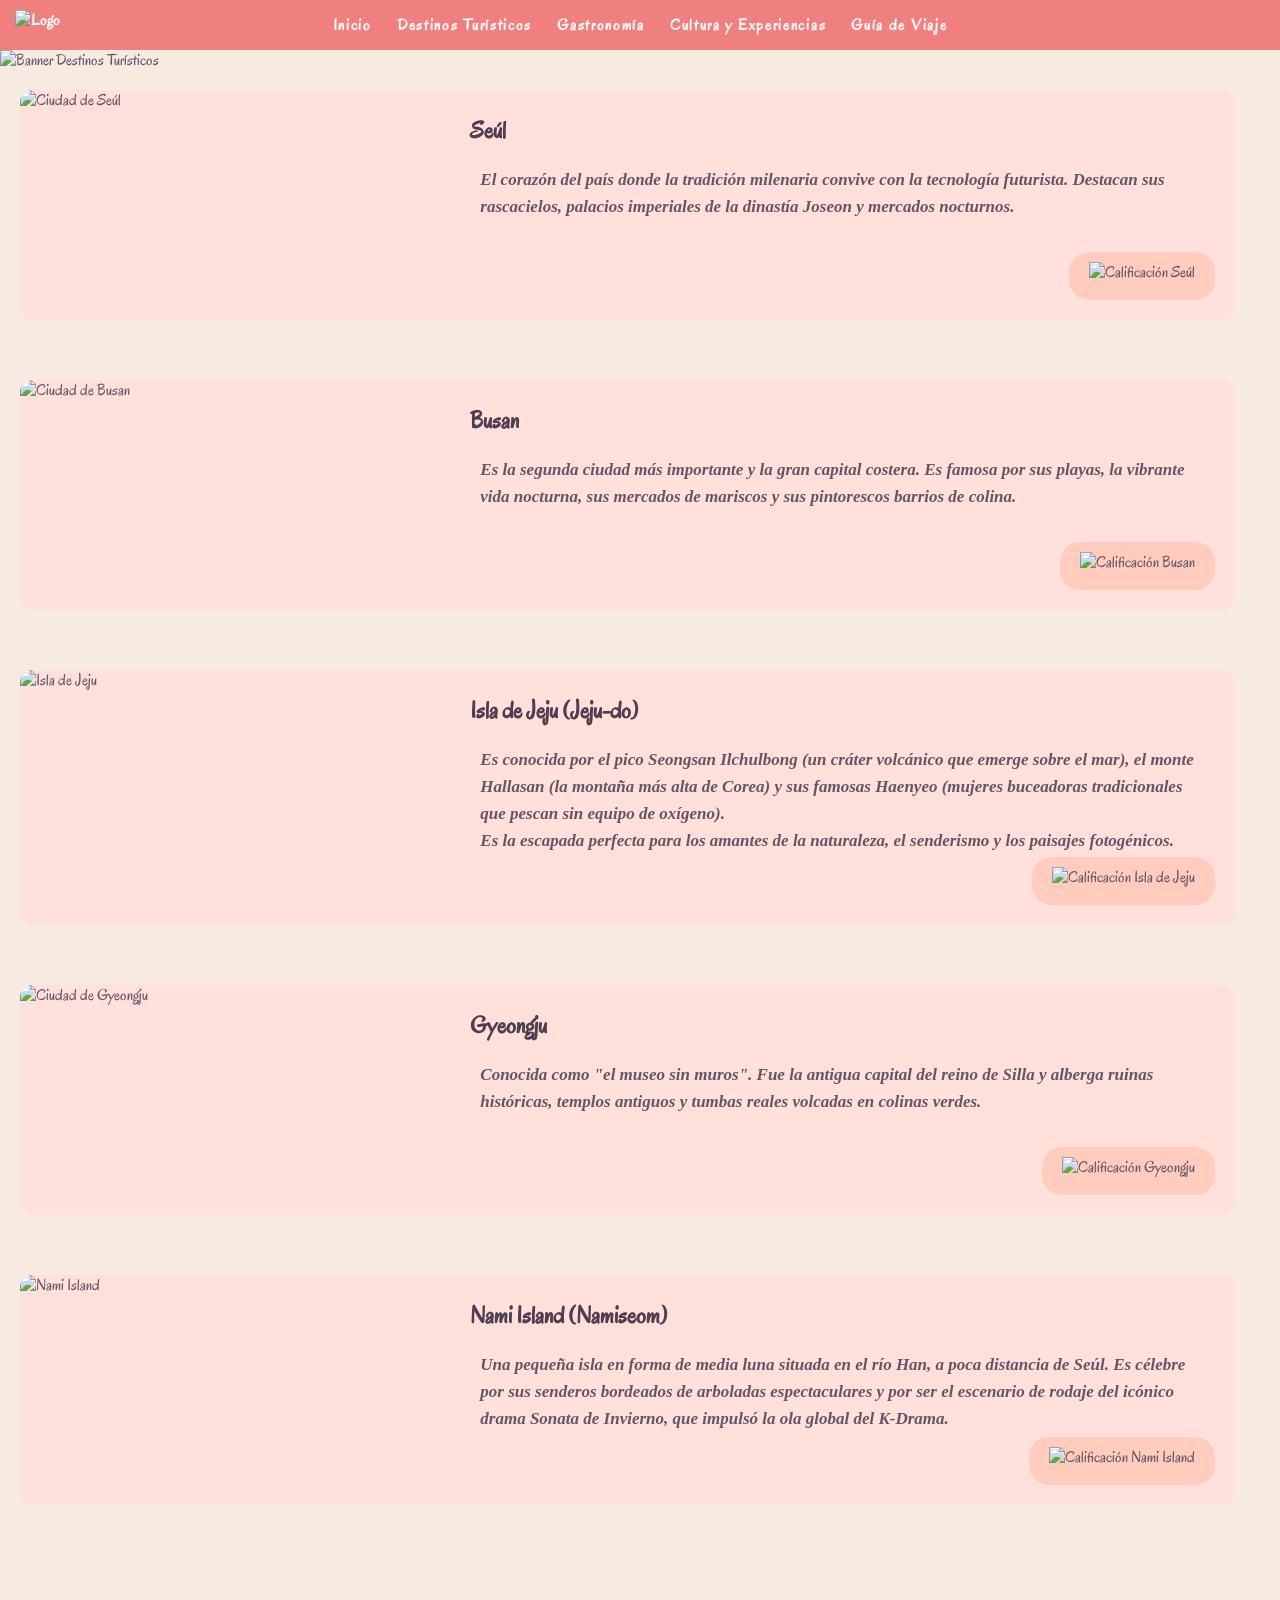
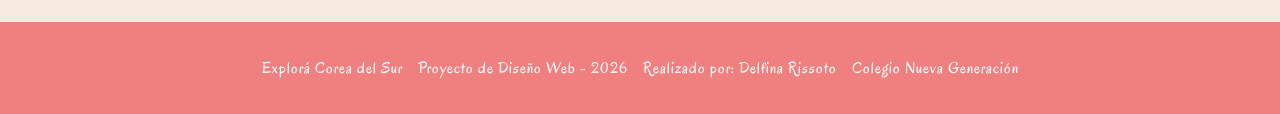
==== Destinos.html @ b09176fc "Carga de Archivos Base Solo Archivos HTML y CSS" ====
<!DOCTYPE html>
	<html>
	<head>
		<meta charset="utf-8">
		<meta name="viewport" content="width=device-width, initial-scale=1">
		<title>Explorá Corea del Sur</title>
		<link rel="stylesheet" type="text/css" href="Style.css">
		<link rel="preconnect" href="https://fonts.googleapis.com">
	<link rel="preconnect" href="https://fonts.gstatic.com" crossorigin>
	<link href="https://fonts.googleapis.com/css2?family=Oregano:ital@0;1&display=swap" rel="stylesheet">
	</head>


	<body>

		<nav>
			<a class="logo" href="Index.html"> <img src="Imágenes/logo.png" alt="Logo"></a>
			<ul>
				<li> <a href="Index.html"> Inicio </a></li>
				<li> <a href="Destinos.html"> Destinos Turísticos </a></li>
				<li> <a href="Gastronomía.html">Gastronomía </a></li>
				<li> <a href="Cultura.html">Cultura y Experiencias </a></li>
				<li> <a href="Guía.html">Guía de Viaje </a></li>
			</ul>
			</nav>



	<header> 
		<img id="banner" src="Imágenes/Turismo.png" alt="Banner Destinos Turísticos"> </header>
	<main>
	
	<section>

	<div class="contenedor-destinos">
		<article class="destino">
	    	<img src="Imágenes/Seúl.jpg" alt="Ciudad de Seúl" class="main-img">
	    	<div class="informacion">
	        	<h2>Seúl</h2>
	        	<p>
	            	El corazón del país donde la tradición milenaria convive con la tecnología futurista. Destacan sus rascacielos, palacios imperiales de la dinastía Joseon y mercados nocturnos.
	        	</p>
	    	</div>
	    	<div class="star-rating">
	        	<img src="Imágenes/Seul.png" alt="Calificación Seúl">
	      </div>
		</article>
	 </div>

	<div class="contenedor-destinos">
		<article class="destino">
	    	<img src="Imágenes/Busan 1.jpg" alt="Ciudad de Busan" class="main-img">
	    	<div class="informacion">
	        	<h2>Busan</h2>
	        	<p>
	            	Es la segunda ciudad más importante y la gran capital costera. Es famosa por sus playas, la vibrante vida nocturna, sus mercados de mariscos y sus pintorescos barrios de colina.
	        	</p>
	    	</div>
	    	<div class="star-rating">
	        	<img src="Imágenes/Busan.png" alt="Calificación Busan">
	      </div>
		</article>
	</div>

	<div class="contenedor-destinos">
		<article class="destino">
	    	<img src="Imágenes/Jeju.jpg" alt="Isla de Jeju" class="main-img">
	    	<div class="informacion">
	        	<h2>Isla de Jeju (Jeju-do)</h2>
	        	<p>
	            	Es conocida por el pico Seongsan Ilchulbong (un cráter volcánico que emerge sobre el mar), el monte Hallasan (la montaña más alta de Corea) y sus famosas Haenyeo (mujeres buceadoras tradicionales que pescan sin equipo de oxígeno). <br>
	            	Es la escapada perfecta para los amantes de la naturaleza, el senderismo y los paisajes fotogénicos.
	        	</p>
	    	</div>
	    	<div class="star-rating">
	        	<img src="Imágenes/Isla de Jeju.png" alt="Calificación Isla de Jeju">
	      </div>
		</article>
		</div>

	<div class="contenedor-destinos">
		<article class="destino">
	    	<img src="Imágenes/gyeongju 2.jpg" alt="Ciudad de Gyeongju" class="main-img">
	    	<div class="informacion">
	        	<h2>Gyeongju</h2>
	        	<p>
	            	Conocida como "el museo sin muros". Fue la antigua capital del reino de Silla y alberga ruinas históricas, templos antiguos y tumbas reales volcadas en colinas verdes.
	        	</p>

	    	</div>
	    	<div class="star-rating">
	        	<img src="Imágenes/Gyeongju.png" alt="Calificación Gyeongju">
	      </div>
		</article>
	</div>

	<div class="contenedor-destinos">
		<article class="destino">
	    	<img src="Imágenes/Nami.jpg" alt="Nami Island" class="main-img">
	    	<div class="informacion">
	        	<h2>Nami Island (Namiseom)</h2>
	        	<p>
	            	Una pequeña isla en forma de media luna situada en el río Han, a poca distancia de Seúl. Es célebre por sus senderos bordeados de arboladas espectaculares y por ser el escenario de rodaje del icónico drama Sonata de Invierno, que impulsó la ola global del K-Drama.
	        	</p>
	    	</div>
	    	<div class="star-rating">
	        	<img src="Imágenes/Nami Island.png" alt="Calificación Nami Island">
	      </div>
		</article>
	</div>

	</section>
	</main>

	<footer>
		<p>Explorá Corea del Sur</p>
		<p>Proyecto de Diseño Web - 2026</p>
		<p>Realizado por: Delfina Rissoto</p>
		<p>Colegio Nueva Generación</p>
	</footer>


	</body>
	</html>
	</body>
---- Style.css ----
body {
	margin: 0;
	background-color: #F7EBE1;
	font-family: oregano;
	margin: 0px 0px;
	color: #665566;
}

h1,h2 {
	color: #513D50;
}

.oregano-regular-italic {
  font-family: "Oregano", cursive;
  font-weight: 400;
  font-style: italic;
}

div p {
	font-family: calibri;
	font-style: italic;
	font-weight: bolder;
	font-size: 21px;
	margin: 10px;
}

div h1 {
	margin: 10px;

}

/* Menú de Navegación */
nav {
	background-color: lightcoral;
	padding: 15px;
}


nav ul {
	list-style: none;
	margin: 0;
	padding: 0;
	display: flex;
	justify-content: center;
	gap: 25px;
	letter-spacing: 1.7px;
}

nav a{
	text-decoration: none;
	color: whitesmoke;
	font-weight: bold;
}

nav a:hover {
	color: #F5E0CE;
	text-decoration: underline;
}
 a img {
	width: auto;
	height: 30px;
	display: block;

}
.logo {
	position: absolute;
	transform: translatey(-17%);
}

#banner {
	width:100%;
	height: auto;
	display: block;
}

/* Sección de tarjetas */
 .seccion-tarjetas {
 	padding: 30px 20px;
 	text-align: center;
 }
 .seccion-tarjetas h2 {
 	color: #513D50;
 	margin-bottom: 25px;
 }

 .seccion-tarjetas h1 {
 	margin-top: 10px;
 	margin-bottom: 20px;
 }
 /* Contenedor de las cajas */
 .contenedor-tarjetas {
 	display: flex;
 	justify-content: center;
 	flex-wrap: wrap;
 	gap: 25px;
 	margin-bottom: 20px;
 }
 /* Cada caja */
 .tarjeta {
 	background-color: #FFE0DA;
 	flex: 1;
 	border-radius: 12px;
 	overflow: hidden;
 	text-align: left;
 	padding-bottom: 20px;
 }
 .tarjeta img {
 	width: 100%;
 	height: 170px;
 	object-fit: cover;
 }
 .tarjeta h2 {
 	color: #513D50;
 	margin: 15px;
 }
 .tarjeta p {
 	color: #665566;
 	margin: 15px;
 	line-height: 1.5;
 }
 .tarjeta a {
 	display: inline-block;
 	background-color: #FFCFCF;
 	color: #513D50;
 	padding: 10px 15px;
 	margin-left: 15px;
 	border-radius: 20px;
 	text-decoration: none;
 }
 .tarjeta a:hover {
 	background-color: #E88D8F;
 	color: white;
 }


/* Contenedor: tarjetas una debajo de otra */
.contenedor-destinos {
	display: flex;
	flex-direction: column;
	gap: 20px;
	padding: 20px 20px;	
}
 
.destino {
	display: flex;
	flex-direction: row;
	width: 98%;
	background-color: #FFE0DA;
	border-radius: 12px;
	overflow: hidden;
	box-sizing: border-box;
	position: relative;
	margin-bottom: 20px; /* Separación entre destinos */
}
 
/* Foto a la izquierda (solo aplica a la imagen principal) */
.destino img.main-img {
	width: 35%;
	height: 230px;
	object-fit: cover;
}
 
/* Texto a la derecha */
.destino .informacion  {
	flex: 1;
	padding: 25px;
	padding-bottom: 60px; /* Evita que el texto largo se solape con el badge de estrellas */
}
 
.destino h2 {
	color: #513D50;
	margin-top: 0;
}
 
.destino p {
	color: #665566;
	font-size: 17px;
	line-height: 1.6;
}

/* Badge contenedor de las estrellas abajo a la derecha */
.destino .star-rating {
	position: absolute;
	bottom: 20px;
	right: 20px;
	background-color: #FFCCBE;
	padding: 10px 20px;
	border-radius: 20px;
	display: flex;
	align-items: center;
	justify-content: center;
}

/* Imagen con las 3 estrellas dentro del badge */
.destino .star-rating img {
	height: 28px;
	width: auto;
	object-fit: contain;
}

.contenedor-videos {
	display: flex;
	flex-direction: column;
	gap: 20px;
	padding: 20px 20px;	
	background-color: #FFE0DA;
	margin-top:35px;
}

.seccion-video h1 {
text-align: center;
}



.informacion ul {
	color: #513D50;
	margin-top: 0;
	font-weight: bolder;
	font-size: 25px;
	background-color: #FFE0DA;
} 
 
.informacion li {
	color: #665566;
	font-family: calibri;
	font-style: italic;
	font-size: 17px;
	line-height: 1.6;
}


.tabla-contenedor table {
	border: 2px solid #000;
	border-collapse: collapse;
	font-size: 1.4em;
	margin-left: 15px;
	margin: 30px auto;
}

.tabla-contenedor td,th  {
	border: 1.59px solid #000;
	padding-left: 10px;
	padding-right: 10px;
	border-collapse: collapse;


}



.seccion-tabla  {
	text-align: center;


}


.seccion-tabla a {
 	display: inline-block;
 	background-color: #FFE0DA;
 	color: #513D50;
 	padding: 10px 15px;
 	margin-top: 20px;
 	margin-left: 15px;
 	border-radius: 20px;
 	text-decoration: none;
 	font-size: 23px;
 	justify-content: center;

 }
 .seccion-tabla a:hover {
 	background-color: #FFD7C9;
 	color: white;
 }


.recomendaciones {
 	padding: 20px;
 	width: 50%;
 	max-width: 850px;
 	margin: 30px auto;
 	background-color: #FBF6F2;
 	border-radius: 15PX;
 	box-sizing: border-box;
 	display: block;
 	float: none;
 }

 .recomendaciones form {
 	display: flex;
 	flex-direction: column;
 	gap: 10px;
 	
 }

 .recomendaciones input[type="text"],
 .recomendaciones select,
 .recomendaciones textarea {
 	padding: 10px;

 }

 .recomendaciones button {
 	padding: 10px;
 	cursor: pointer;

 }


/* Pie de página */ 
footer {
	background-color: lightcoral;
	color: white;
	text-align: center;
	padding: 20px;
	margin-top: 77px;
	display: flex;
	justify-content: center;
	gap: 15px;
	letter-spacing: 1px;
}
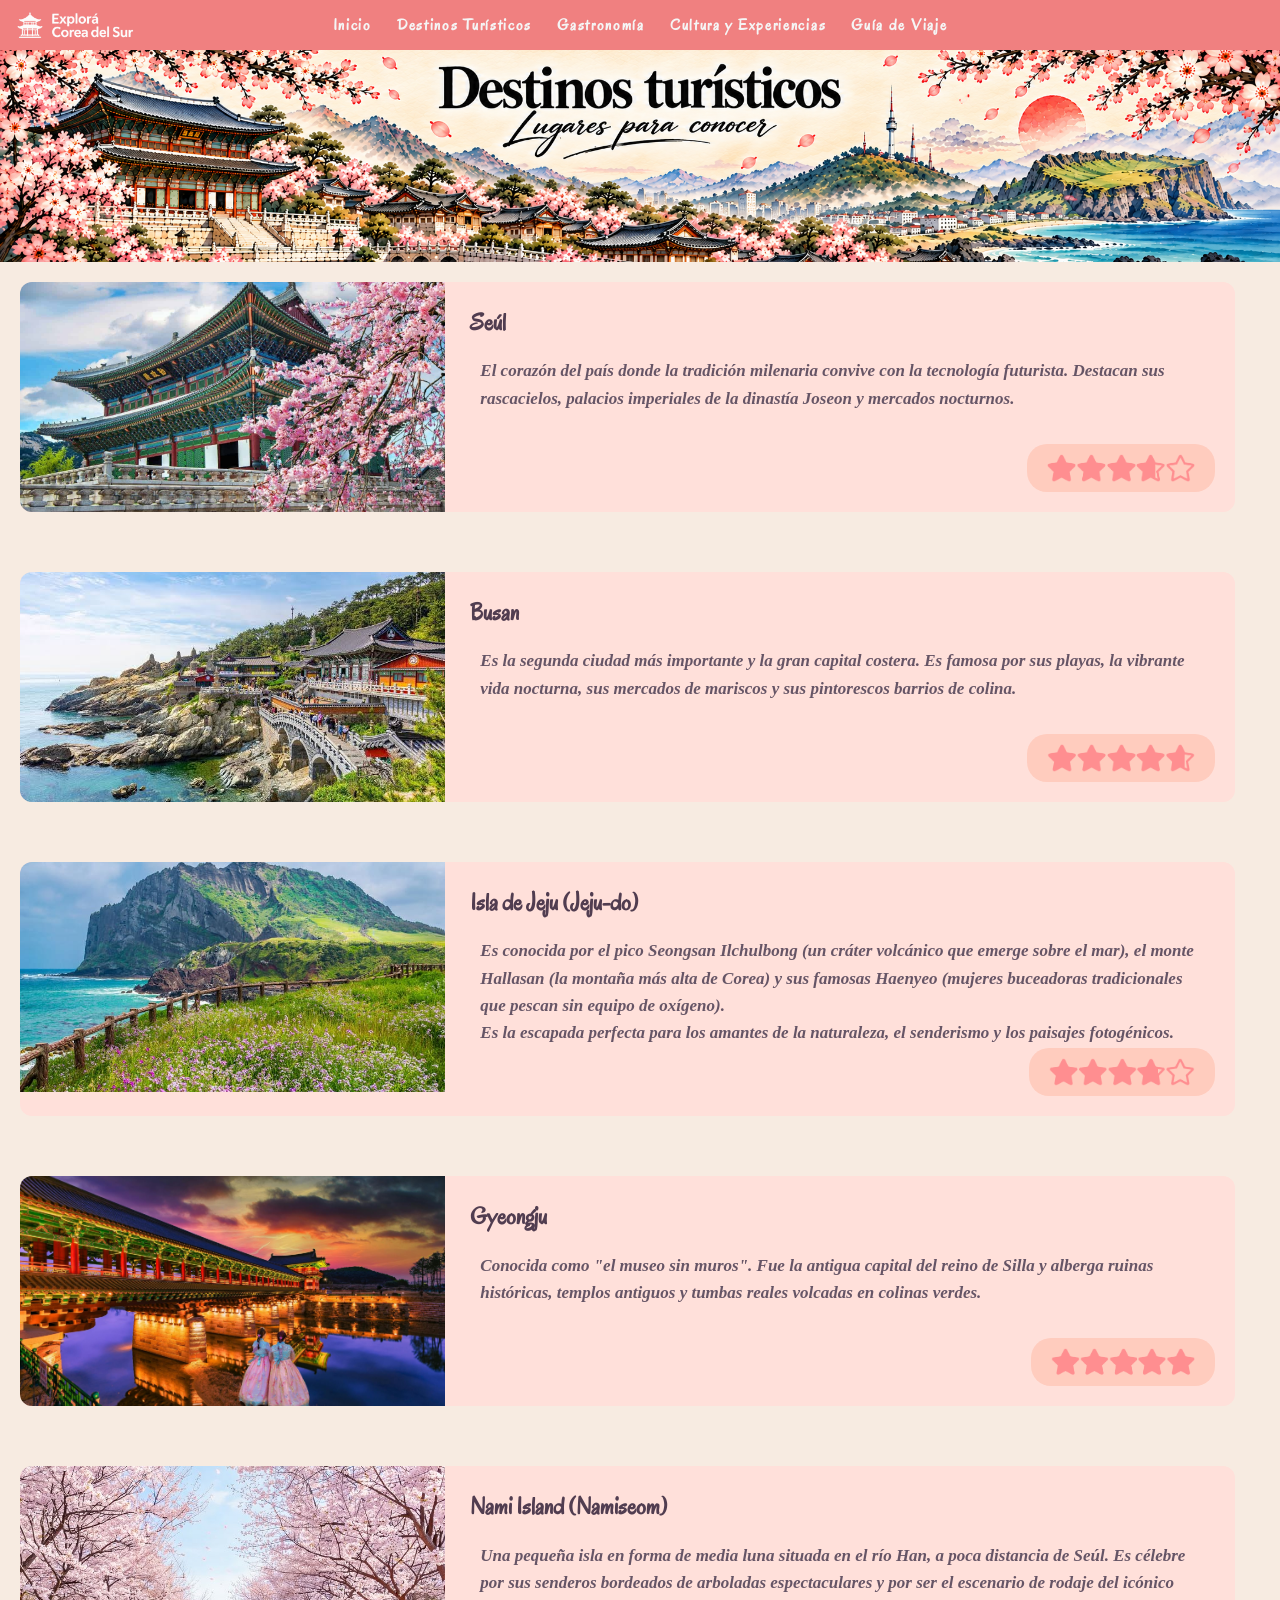
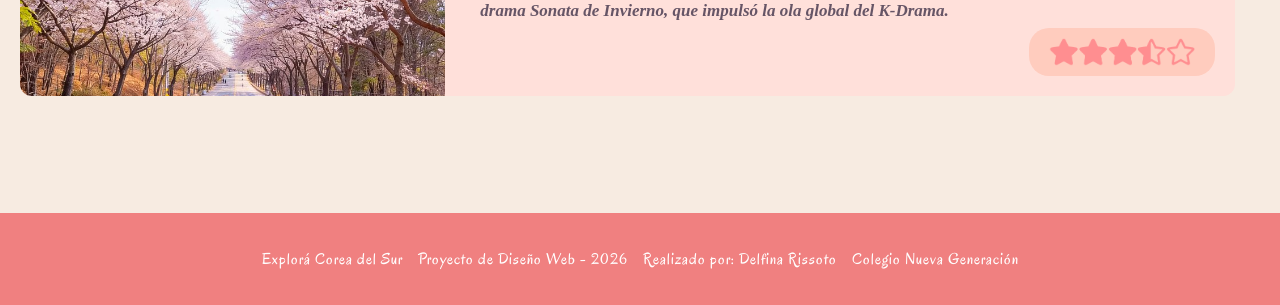
==== commit 1f7c2b8c: "Update Destinos.html" ====
--- a/Destinos.html
+++ b/Destinos.html
@@ -14,9 +14,9 @@
 	<body>
 
 		<nav>
-			<a class="logo" href="Index.html"> <img src="Imágenes/logo.png" alt="Logo"></a>
+			<a class="logo" href="index.html"> <img src="Imágenes/logo.png" alt="Logo"></a>
 			<ul>
-				<li> <a href="Index.html"> Inicio </a></li>
+				<li> <a href="index.html"> Inicio </a></li>
 				<li> <a href="Destinos.html"> Destinos Turísticos </a></li>
 				<li> <a href="Gastronomía.html">Gastronomía </a></li>
 				<li> <a href="Cultura.html">Cultura y Experiencias </a></li>
@@ -122,4 +122,4 @@
 
 	</body>
 	</html>
-	</body>+	</body>
